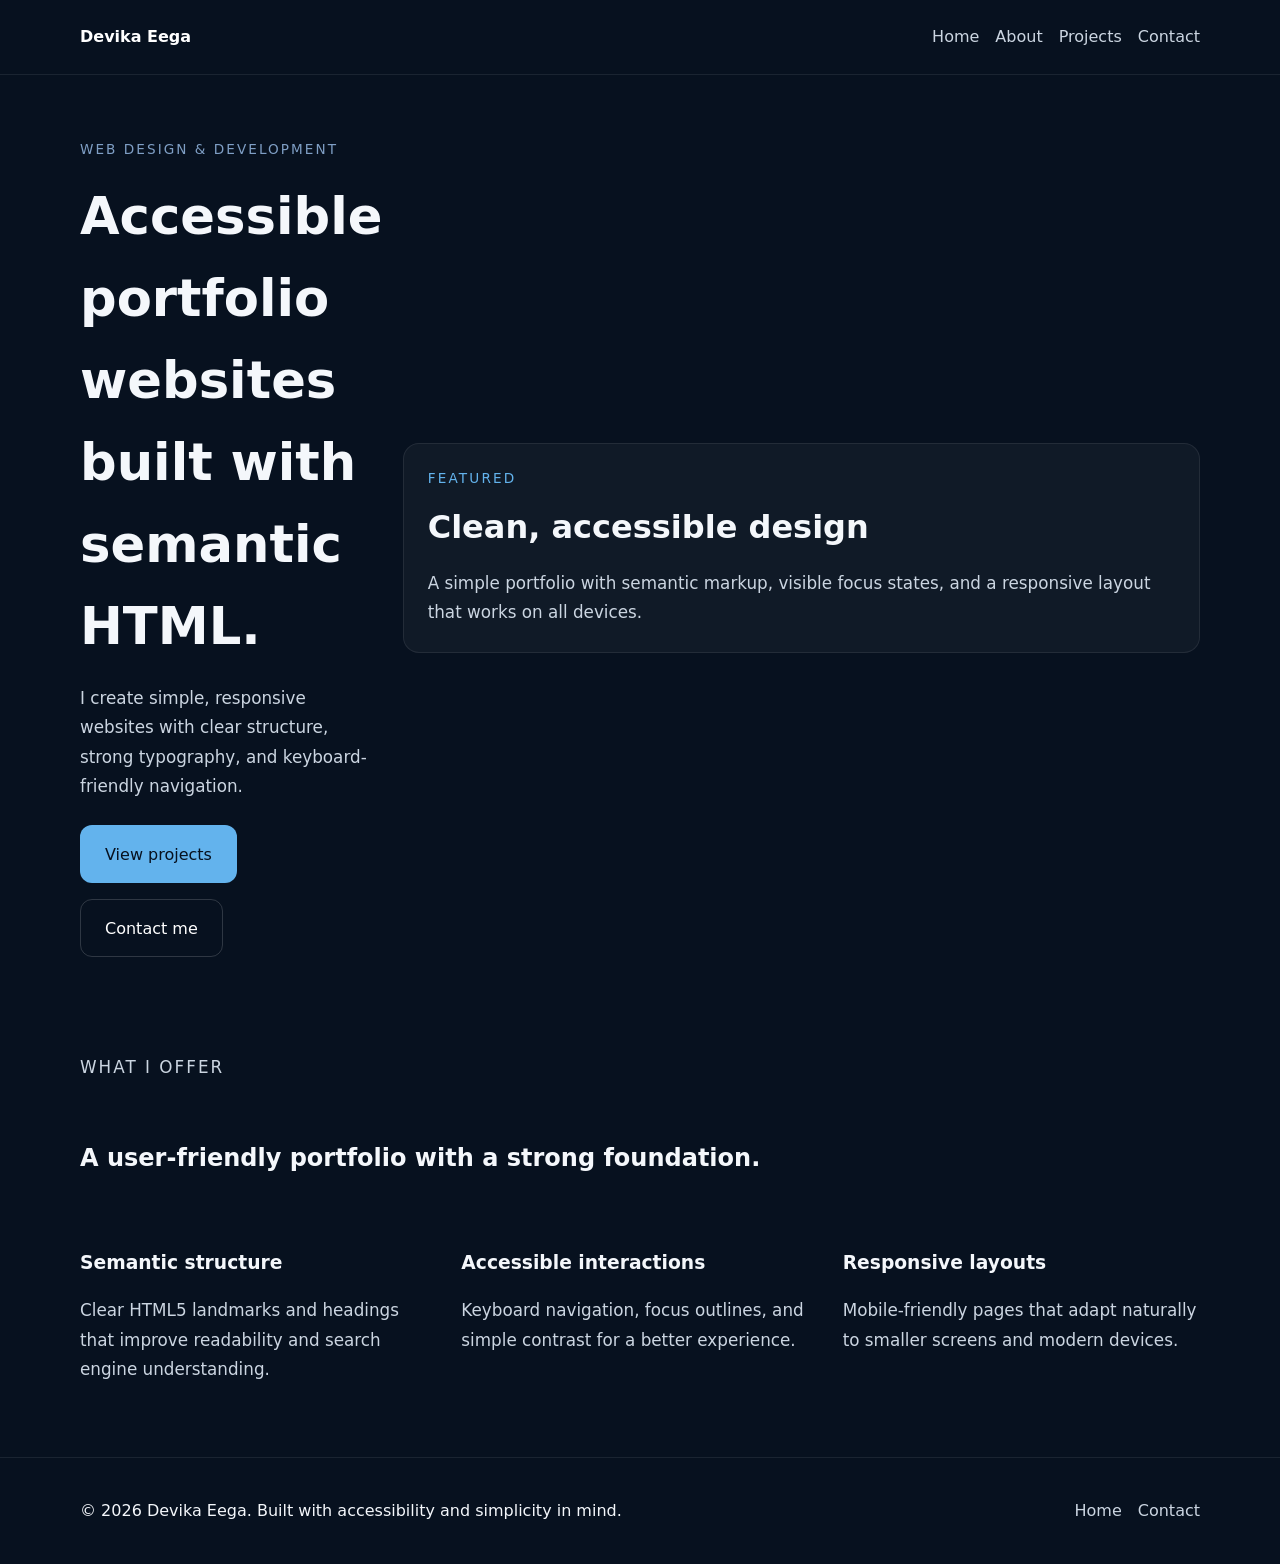
==== index.html @ d0928456 "Initial portfolio website" ====
﻿<!doctype html>
<html lang="en">
  <head>
    <meta charset="UTF-8">
    <meta name="viewport" content="width=device-width, initial-scale=1.0">
    <title>Devika Eega | Portfolio</title>
    <meta name="description" content="A portfolio website showcasing accessible web design and development work.">
    <meta name="author" content="Devika Eega">
    <link rel="stylesheet" href="styles.css">
  </head>
  <body>
    <a class="skip-link" href="#main-content">Skip to main content</a>
    <header class="site-header" role="banner">
      <div class="container">
        <a class="brand" href="index.html">Devika Eega</a>
        <nav class="nav" role="navigation" aria-label="Primary navigation">
          <ul class="nav-list">
            <li><a href="index.html" aria-current="page">Home</a></li>
            <li><a href="about.html">About</a></li>
            <li><a href="projects.html">Projects</a></li>
            <li><a href="contact.html">Contact</a></li>
          </ul>
        </nav>
      </div>
    </header>

    <main id="main-content" role="main">
      <section class="hero" aria-labelledby="hero-heading">
        <div class="container hero-grid">
          <div class="hero-copy-block">
            <p class="eyebrow">Web design & development</p>
            <h1 id="hero-heading">Accessible portfolio websites built with semantic HTML.</h1>
            <p class="hero-copy">I create simple, responsive websites with clear structure, strong typography, and keyboard-friendly navigation.</p>
            <div class="hero-actions">
              <a class="button primary" href="projects.html">View projects</a>
              <a class="button secondary" href="contact.html">Contact me</a>
            </div>
          </div>
          <aside class="hero-panel" aria-hidden="true">
            <div class="hero-card">
              <p class="card-label">Featured</p>
              <h3 class="card-title">Clean, accessible design</h3>
              <p class="card-text">A simple portfolio with semantic markup, visible focus states, and a responsive layout that works on all devices.</p>
            </div>
          </aside>
        </div>
      </section>

      <section class="overview" aria-labelledby="overview-heading">
        <div class="container">
          <div class="section-heading-row">
            <p class="section-intro">What I offer</p>
            <h2 id="overview-heading">A user-friendly portfolio with a strong foundation.</h2>
          </div>
          <ul class="feature-grid">
            <li>
              <h3>Semantic structure</h3>
              <p>Clear HTML5 landmarks and headings that improve readability and search engine understanding.</p>
            </li>
            <li>
              <h3>Accessible interactions</h3>
              <p>Keyboard navigation, focus outlines, and simple contrast for a better experience.</p>
            </li>
            <li>
              <h3>Responsive layouts</h3>
              <p>Mobile-friendly pages that adapt naturally to smaller screens and modern devices.</p>
            </li>
          </ul>
        </div>
      </section>
    </main>

    <footer class="site-footer" role="contentinfo">
      <div class="container">
        <p>© 2026 Devika Eega. Built with accessibility and simplicity in mind.</p>
        <nav aria-label="Footer navigation">
          <ul class="footer-nav">
            <li><a href="index.html">Home</a></li>
            <li><a href="contact.html">Contact</a></li>
          </ul>
        </nav>
      </div>
    </footer>
  </body>
</html>
---- styles.css ----
﻿/* Accessible, semantic portfolio stylesheet */
:root {
  color-scheme: dark;
  background: #07111f;
  color: #f4f7fb;
  font-family: Inter, system-ui, -apple-system, BlinkMacSystemFont, "Segoe UI", sans-serif;
  line-height: 1.6;
  text-rendering: optimizeLegibility;
}

* {
  box-sizing: border-box;
}

html {
  scroll-behavior: smooth;
}

body {
  margin: 0;
  min-height: 100vh;
  background: #07111f;
}

img,
svg,
video {
  max-width: 100%;
  height: auto;
}

button,
input,
textarea,
a {
  font: inherit;
}

button {
  border: none;
}

.skip-link {
  position: absolute;
  left: -999px;
  width: 1px;
  height: 1px;
  overflow: hidden;
}

.skip-link:focus,
.skip-link:active {
  left: 1rem;
  top: 1rem;
  width: auto;
  height: auto;
  padding: 0.75rem 1rem;
  background: #ffffff;
  color: #07111f;
  border-radius: 0.75rem;
  z-index: 1000;
}

.container {
  width: min(1120px, calc(100% - 2rem));
  margin: 0 auto;
}

.site-header,
.site-footer {
  padding: 1.5rem 0;
}

.site-header {
  border-bottom: 1px solid rgba(255, 255, 255, 0.08);
}

.site-header .container,
.site-footer .container {
  display: flex;
  align-items: center;
  justify-content: space-between;
  gap: 1rem;
}

.brand {
  font-weight: 700;
  color: #ffffff;
  text-decoration: none;
}

.nav-list,
.footer-nav {
  display: flex;
  gap: 1rem;
  flex-wrap: wrap;
  list-style: none;
  padding: 0;
  margin: 0;
}

.nav-list a,
.footer-nav a {
  color: #cbd5e1;
  text-decoration: none;
}

.nav-list a:hover,
.footer-nav a:hover,
.nav-list a:focus,
.footer-nav a:focus {
  color: #ffffff;
  outline: 2px solid #f8fafc;
  outline-offset: 4px;
}

.hero,
.page-hero {
  padding: 4rem 0 3rem;
}

.hero-grid {
  display: grid;
  grid-template-columns: minmax(0, 1fr) auto;
  gap: 2rem;
  align-items: center;
}

.hero-copy-block {
  max-width: 42rem;
}

.eyebrow {
  margin: 0 0 1rem;
  color: #7f9fc5;
  text-transform: uppercase;
  letter-spacing: 0.15em;
  font-size: 0.85rem;
}

.hero h1,
.page-hero h1 {
  font-size: clamp(2.5rem, 4vw, 4rem);
  margin: 0 0 1rem;
  max-width: 12ch;
}

.hero-copy,
.overview p,
.voh,
.card-text,
.profile-summary p,
.contact-panel p {
  font-size: 1.05rem;
  line-height: 1.75;
  max-width: 70ch;
  margin: 0 0 1.5rem;
  color: #cbd5e1;
}

.hero-actions {
  display: flex;
  flex-wrap: wrap;
  gap: 1rem;
}

.button {
  display: inline-flex;
  align-items: center;
  justify-content: center;
  padding: 0.95rem 1.5rem;
  border-radius: 0.75rem;
  border: 1px solid transparent;
  text-decoration: none;
  cursor: pointer;
}

.button.primary {
  background: #63b3ed;
  color: #07111f;
}

.button.secondary {
  background: transparent;
  color: #ffffff;
  border-color: rgba(255, 255, 255, 0.16);
}

.hero-panel {
  display: grid;
  place-items: center;
}

.hero-card,
.info-card,
.project-card,
.contact-panel {
  background: rgba(255, 255, 255, 0.04);
  border: 1px solid rgba(255, 255, 255, 0.08);
  padding: 1.5rem;
  border-radius: 1rem;
}

.card-label {
  margin: 0 0 0.75rem;
  font-size: 0.85rem;
  color: #63b3ed;
  letter-spacing: 0.16em;
  text-transform: uppercase;
}

.card-title {
  margin: 0 0 1rem;
  font-size: clamp(1.7rem, 2.5vw, 2.25rem);
}

.card-text {
  margin: 0;
  color: #cbd5e1;
}

.overview,
.profile-summary,
.skills,
.project-list,
.contact-grid {
  padding: 3rem 0;
}

.section-heading-row {
  display: grid;
  gap: 0.75rem;
  max-width: 52rem;
  margin-bottom: 2rem;
}

.section-intro {
  margin: 0;
  color: #7f9fc5;
  font-size: 0.95rem;
  letter-spacing: 0.12em;
  text-transform: uppercase;
}

.feature-grid,
.skill-list,
.card-grid {
  display: grid;
  grid-template-columns: repeat(auto-fit, minmax(220px, 1fr));
  gap: 1.5rem;
  list-style: none;
  padding: 0;
  margin: 0;
}

.feature-grid li,
.skill-list li,
.info-card,
.project-card,
.contact-panel {
  min-height: 180px;
}

.skill-badge {
  display: inline-flex;
  align-items: center;
  justify-content: center;
  padding: 0.9rem 1rem;
  border-radius: 999px;
  background: rgba(99, 179, 237, 0.12);
  color: #dbeafe;
  font-weight: 600;
}

.contact-grid-inner {
  display: grid;
  grid-template-columns: minmax(0, 1fr) 320px;
  gap: 2rem;
}

.contact-panel h2 {
  margin-top: 0;
}

.contact-info {
  list-style: none;
  padding: 0;
  margin: 0;
  display: grid;
  gap: 1rem;
}

.contact-info a {
  color: #63b3ed;
}

.testimonial-card {
  padding: 1.75rem;
}

.testimonial blockquote {
  margin: 0;
  padding: 0;
  border-left: 4px solid #63b3ed;
}

.testimonial p {
  margin: 0;
  color: #e2e8f0;
}

.testimonial footer {
  margin-top: 1rem;
  color: #94a3b8;
}

.timeline ul,
.project-list ol {
  margin: 0;
  padding: 0;
  list-style: none;
  display: grid;
  gap: 1.5rem;
}

.timeline li,
.project-list li {
  padding: 1.5rem;
  border-radius: 1rem;
}

.project-meta {
  margin: 0.75rem 0 0;
  color: #94a3b8;
}

.contact-form-wrap form {
  display: grid;
  gap: 1.25rem;
  max-width: 700px;
}

.form-group {
  display: grid;
  gap: 0.5rem;
}

label {
  font-weight: 600;
  color: #e2e8f0;
}

input,
textarea {
  width: 100%;
  min-height: 3rem;
  padding: 0.9rem 1rem;
  border-radius: 0.75rem;
  border: 1px solid rgba(255, 255, 255, 0.16);
  background: #0f172a;
  color: #f8fafc;
  transition: border-color 0.2s ease, box-shadow 0.2s ease;
}

input:focus,
textarea:focus,
button:focus,
a:focus {
  outline: 3px solid #63b3ed;
  outline-offset: 4px;
}

input:focus,
textarea:focus {
  border-color: #63b3ed;
  box-shadow: 0 0 0 4px rgba(99, 179, 237, 0.12);
}

textarea {
  min-height: 10rem;
  resize: vertical;
}

button {
  min-height: 3.25rem;
  padding: 0.95rem 1.5rem;
  border-radius: 0.75rem;
}

.site-footer {
  border-top: 1px solid rgba(255, 255, 255, 0.08);
}

.site-footer .container {
  display: flex;
  justify-content: space-between;
  gap: 1rem;
  align-items: center;
  flex-wrap: wrap;
}

.footer-nav {
  justify-content: flex-end;
}

@media (max-width: 900px) {
  .hero-grid,
  .contact-grid-inner {
    grid-template-columns: 1fr;
  }

  .site-header .container,
  .site-footer .container {
    flex-direction: column;
    align-items: flex-start;
  }

  .footer-nav {
    justify-content: flex-start;
  }
}

@media (max-width: 720px) {
  .hero {
    padding-top: 3rem;
  }

  .hero h1 {
    font-size: 2.5rem;
  }

  .hero-panel {
    order: -1;
  }

  .feature-grid,
  .skill-list,
  .timeline ul,
  .project-list ol {
    grid-template-columns: 1fr;
  }
}
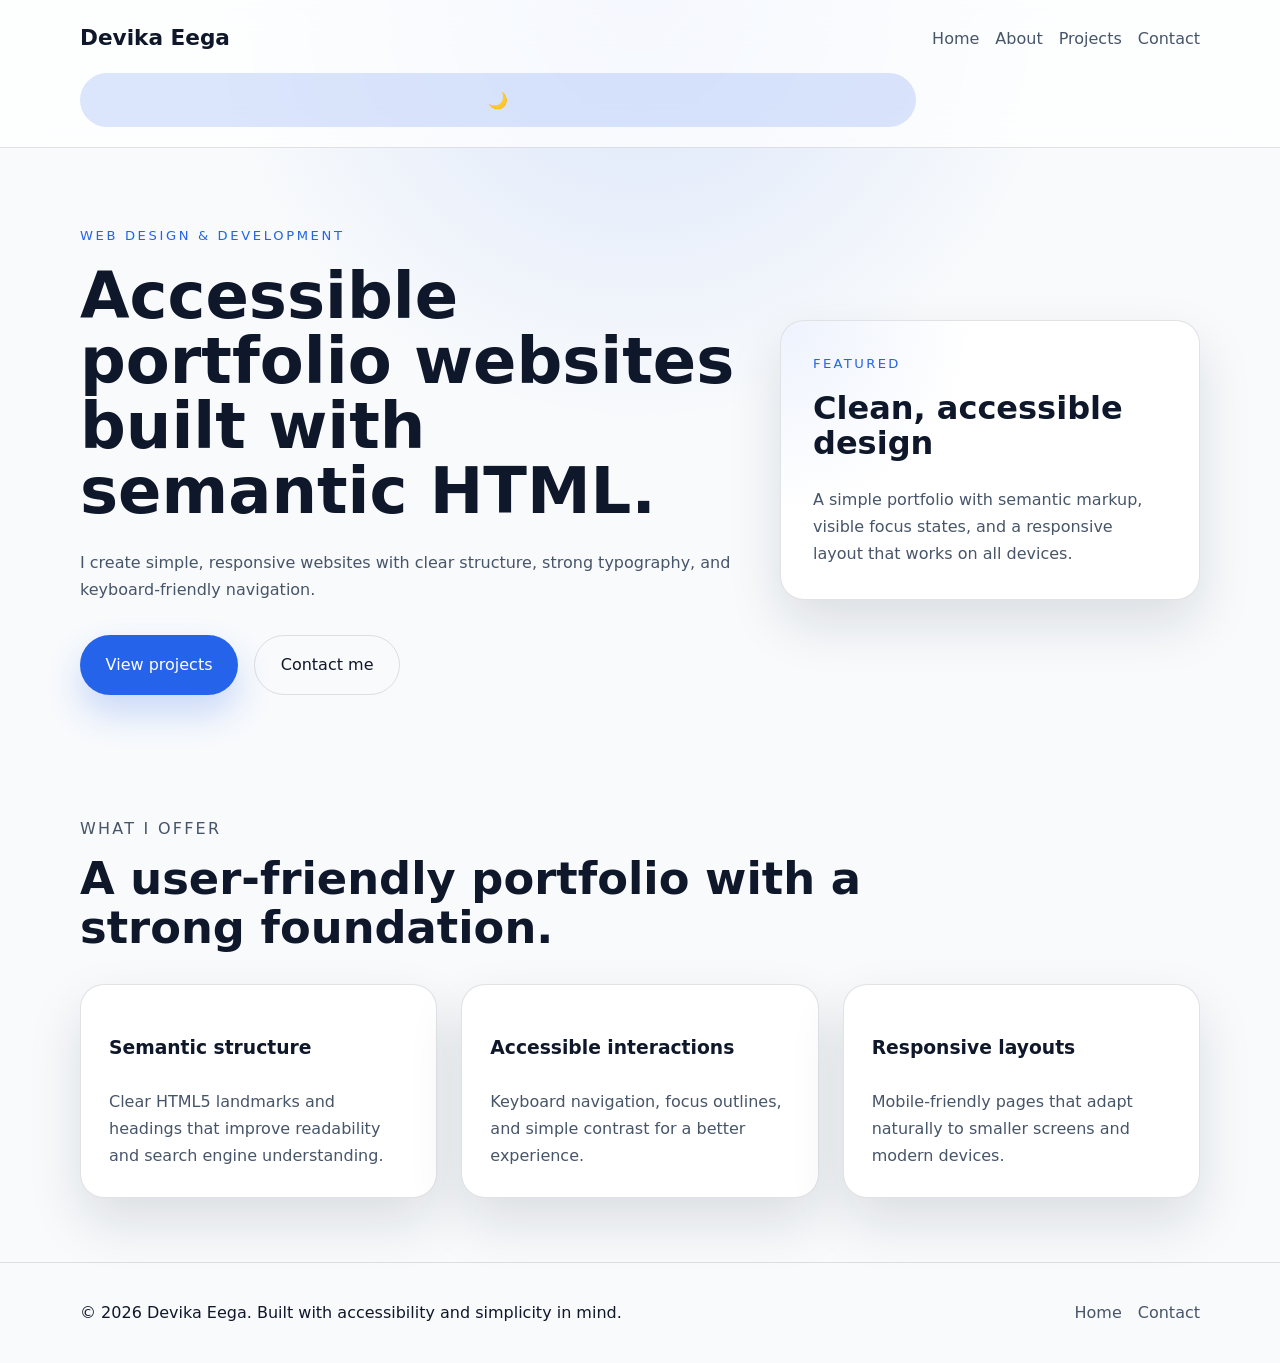
==== commit f95d76f5: "Update portfolio project content" ====
--- a/index.html
+++ b/index.html
@@ -21,6 +21,7 @@
             <li><a href="contact.html">Contact</a></li>
           </ul>
         </nav>
+        <button id="theme-toggle" class="theme-toggle" type="button" aria-label="Toggle theme">🌙</button>
       </div>
     </header>
 
@@ -81,5 +82,21 @@
         </nav>
       </div>
     </footer>
+    <script>
+      const themeToggle = document.getElementById('theme-toggle');
+      const root = document.documentElement;
+      const savedTheme = localStorage.getItem('theme');
+      const initialTheme = savedTheme || (window.matchMedia('(prefers-color-scheme: dark)').matches ? 'dark' : 'light');
+      root.setAttribute('data-theme', initialTheme);
+      if (themeToggle) {
+        themeToggle.textContent = initialTheme === 'dark' ? '☀️' : '🌙';
+        themeToggle.addEventListener('click', () => {
+          const nextTheme = root.getAttribute('data-theme') === 'dark' ? 'light' : 'dark';
+          root.setAttribute('data-theme', nextTheme);
+          localStorage.setItem('theme', nextTheme);
+          themeToggle.textContent = nextTheme === 'dark' ? '☀️' : '🌙';
+        });
+      }
+    </script>
   </body>
 </html>
--- a/styles.css
+++ b/styles.css
@@ -1,43 +1,86 @@
-﻿/* Accessible, semantic portfolio stylesheet */
+﻿/* Advanced responsive portfolio stylesheet */
 :root {
+  color-scheme: light;
+  --bg: #f8fafc;
+  --surface: #ffffff;
+  --surface-soft: rgba(255, 255, 255, 0.82);
+  --text: #0f172a;
+  --muted: #475569;
+  --accent: #2563eb;
+  --accent-soft: rgba(37, 99, 235, 0.16);
+  --border: rgba(15, 23, 42, 0.12);
+  --shadow: 0 24px 54px rgba(15, 23, 42, 0.12);
+  --radius: 1.5rem;
+  --radius-sm: 1rem;
+  --max-width: 1120px;
+  --focus: 0 0 0 4px rgba(37, 99, 235, 0.18);
+}
+
+@media (prefers-color-scheme: dark) {
+  :root {
+    color-scheme: dark;
+    --bg: #07111f;
+    --surface: #0c162b;
+    --surface-soft: rgba(15, 23, 42, 0.82);
+    --text: #e2e8f0;
+    --muted: #94a3b8;
+    --accent: #60a5fa;
+    --accent-soft: rgba(96, 165, 250, 0.16);
+    --border: rgba(148, 163, 184, 0.18);
+    --shadow: 0 24px 54px rgba(0, 0, 0, 0.36);
+    --focus: 0 0 0 4px rgba(96, 165, 250, 0.28);
+  }
+}
+
+html[data-theme='dark'] {
   color-scheme: dark;
-  background: #07111f;
-  color: #f4f7fb;
-  font-family: Inter, system-ui, -apple-system, BlinkMacSystemFont, "Segoe UI", sans-serif;
-  line-height: 1.6;
-  text-rendering: optimizeLegibility;
-}
-
-* {
-  box-sizing: border-box;
+  --bg: #07111f;
+  --surface: #0c162b;
+  --surface-soft: rgba(15, 23, 42, 0.92);
+  --text: #e2e8f0;
+  --muted: #94a3b8;
+  --accent: #60a5fa;
+  --accent-soft: rgba(96, 165, 250, 0.18);
+  --border: rgba(148, 163, 184, 0.22);
+  --shadow: 0 24px 54px rgba(0, 0, 0, 0.36);
+  --focus: 0 0 0 4px rgba(96, 165, 250, 0.28);
 }
 
 html {
   scroll-behavior: smooth;
+  font-size: 16px;
+}
+
+*, *::before, *::after {
+  box-sizing: border-box;
 }
 
 body {
   margin: 0;
   min-height: 100vh;
-  background: #07111f;
-}
-
-img,
-svg,
-video {
+  background: radial-gradient(circle at top, rgba(37, 99, 235, 0.14), transparent 28%), var(--bg);
+  color: var(--text);
+  font-family: Inter, system-ui, -apple-system, BlinkMacSystemFont, 'Segoe UI', sans-serif;
+  line-height: 1.7;
+}
+
+img, svg, video {
   max-width: 100%;
   height: auto;
-}
-
-button,
-input,
-textarea,
-a {
+  display: block;
+}
+
+button, input, textarea, a {
   font: inherit;
 }
 
 button {
   border: none;
+}
+
+::selection {
+  background: var(--accent-soft);
+  color: var(--text);
 }
 
 .skip-link {
@@ -54,177 +97,242 @@
   top: 1rem;
   width: auto;
   height: auto;
-  padding: 0.75rem 1rem;
-  background: #ffffff;
-  color: #07111f;
-  border-radius: 0.75rem;
+  padding: 0.9rem 1rem;
+  background: var(--surface);
+  color: var(--text);
+  border-radius: var(--radius-sm);
+  box-shadow: var(--shadow);
   z-index: 1000;
 }
 
 .container {
-  width: min(1120px, calc(100% - 2rem));
+  width: min(var(--max-width), calc(100% - 2rem));
   margin: 0 auto;
 }
 
 .site-header,
 .site-footer {
-  padding: 1.5rem 0;
+  padding: 1.25rem 0;
 }
 
 .site-header {
-  border-bottom: 1px solid rgba(255, 255, 255, 0.08);
-}
-
-.site-header .container,
-.site-footer .container {
-  display: flex;
+  position: sticky;
+  inset-block-start: 0;
+  z-index: 30;
+  background: rgba(255, 255, 255, 0.72);
+  backdrop-filter: blur(18px);
+  border-block-end: 1px solid var(--border);
+}
+
+html[data-theme='dark'] .site-header {
+  background: rgba(7, 17, 31, 0.86);
+}
+
+.site-header .container {
+  display: grid;
+  grid-template-columns: 1fr auto;
   align-items: center;
-  justify-content: space-between;
   gap: 1rem;
 }
 
 .brand {
-  font-weight: 700;
-  color: #ffffff;
+  font-weight: 800;
+  font-size: clamp(1.05rem, 1.8vw, 1.35rem);
+  color: var(--text);
   text-decoration: none;
 }
 
 .nav-list,
 .footer-nav {
   display: flex;
+  flex-wrap: wrap;
   gap: 1rem;
-  flex-wrap: wrap;
+  align-items: center;
+  justify-content: flex-end;
   list-style: none;
+  margin: 0;
   padding: 0;
-  margin: 0;
 }
 
 .nav-list a,
 .footer-nav a {
-  color: #cbd5e1;
+  color: var(--muted);
   text-decoration: none;
+  transition: color 0.25s ease;
 }
 
 .nav-list a:hover,
 .footer-nav a:hover,
 .nav-list a:focus,
 .footer-nav a:focus {
-  color: #ffffff;
-  outline: 2px solid #f8fafc;
+  color: var(--text);
+  outline: 2px solid var(--accent);
+  outline-offset: 4px;
+}
+
+.theme-toggle {
+  appearance: none;
+  background: var(--accent-soft);
+  color: var(--text);
+  border-radius: 999px;
+  padding: 0.8rem 1rem;
+  min-inline-size: 3rem;
+  cursor: pointer;
+  border: 1px solid transparent;
+  transition: transform 0.2s ease, background-color 0.2s ease;
+}
+
+.theme-toggle:hover,
+.theme-toggle:focus {
+  transform: translateY(-1px);
+  outline: 2px solid var(--accent);
   outline-offset: 4px;
 }
 
 .hero,
 .page-hero {
-  padding: 4rem 0 3rem;
+  padding: clamp(3rem, 6vw, 5rem) 0 2rem;
 }
 
 .hero-grid {
   display: grid;
-  grid-template-columns: minmax(0, 1fr) auto;
-  gap: 2rem;
-  align-items: center;
+  gap: 2.5rem;
 }
 
 .hero-copy-block {
-  max-width: 42rem;
+  max-width: 46rem;
 }
 
 .eyebrow {
   margin: 0 0 1rem;
-  color: #7f9fc5;
+  color: var(--accent);
   text-transform: uppercase;
-  letter-spacing: 0.15em;
-  font-size: 0.85rem;
+  letter-spacing: 0.2em;
+  font-size: 0.82rem;
 }
 
 .hero h1,
 .page-hero h1 {
-  font-size: clamp(2.5rem, 4vw, 4rem);
-  margin: 0 0 1rem;
-  max-width: 12ch;
+  margin: 0;
+  font-size: clamp(2.4rem, 5vw, 4.5rem);
+  line-height: 1.02;
 }
 
 .hero-copy,
 .overview p,
-.voh,
 .card-text,
 .profile-summary p,
 .contact-panel p {
-  font-size: 1.05rem;
-  line-height: 1.75;
+  margin: 1.5rem 0 0;
+  color: var(--muted);
+  font-size: clamp(1rem, 1.05vw, 1.08rem);
   max-width: 70ch;
-  margin: 0 0 1.5rem;
-  color: #cbd5e1;
 }
 
 .hero-actions {
   display: flex;
   flex-wrap: wrap;
   gap: 1rem;
+  margin-top: 2rem;
 }
 
 .button {
   display: inline-flex;
   align-items: center;
   justify-content: center;
-  padding: 0.95rem 1.5rem;
-  border-radius: 0.75rem;
-  border: 1px solid transparent;
+  padding: 0.95rem 1.6rem;
+  border-radius: 999px;
   text-decoration: none;
   cursor: pointer;
+  transition: transform 0.2s ease, box-shadow 0.2s ease, background-color 0.2s ease;
+}
+
+.button:hover,
+.button:focus {
+  transform: translateY(-1px);
 }
 
 .button.primary {
-  background: #63b3ed;
-  color: #07111f;
+  background: var(--accent);
+  color: var(--surface);
+  box-shadow: 0 18px 35px rgba(37, 99, 235, 0.22);
 }
 
 .button.secondary {
   background: transparent;
-  color: #ffffff;
-  border-color: rgba(255, 255, 255, 0.16);
+  color: var(--text);
+  border: 1px solid var(--border);
 }
 
 .hero-panel {
   display: grid;
-  place-items: center;
+  justify-items: center;
 }
 
 .hero-card,
 .info-card,
 .project-card,
-.contact-panel {
-  background: rgba(255, 255, 255, 0.04);
-  border: 1px solid rgba(255, 255, 255, 0.08);
-  padding: 1.5rem;
-  border-radius: 1rem;
+.contact-panel,
+.testimonial-card {
+  position: relative;
+  overflow: hidden;
+  background: var(--surface);
+  border: 1px solid var(--border);
+  border-radius: var(--radius);
+  padding: 2rem;
+  box-shadow: var(--shadow);
+}
+
+html[data-theme='dark'] .hero-card,
+html[data-theme='dark'] .info-card,
+html[data-theme='dark'] .project-card,
+html[data-theme='dark'] .contact-panel,
+html[data-theme='dark'] .testimonial-card {
+  background: rgba(15, 23, 42, 0.92);
+}
+
+.hero-card::before,
+.info-card::before,
+.project-card::before,
+.contact-panel::before,
+.testimonial-card::before {
+  content: '';
+  position: absolute;
+  inset: 0;
+  background: radial-gradient(circle at top left, var(--accent-soft), transparent 38%);
+  opacity: 0.5;
+  pointer-events: none;
+}
+
+.hero-card > *,
+.info-card > *,
+.project-card > *,
+.contact-panel > *,
+.testimonial-card > * {
+  position: relative;
 }
 
 .card-label {
-  margin: 0 0 0.75rem;
-  font-size: 0.85rem;
-  color: #63b3ed;
-  letter-spacing: 0.16em;
+  margin: 0 0 1rem;
+  font-size: 0.82rem;
+  color: var(--accent);
+  letter-spacing: 0.18em;
   text-transform: uppercase;
 }
 
 .card-title {
-  margin: 0 0 1rem;
-  font-size: clamp(1.7rem, 2.5vw, 2.25rem);
-}
-
-.card-text {
-  margin: 0;
-  color: #cbd5e1;
+  margin: 0;
+  font-size: clamp(1.75rem, 2.5vw, 2.4rem);
+  line-height: 1.1;
 }
 
 .overview,
 .profile-summary,
 .skills,
 .project-list,
-.contact-grid {
-  padding: 3rem 0;
+.contact-grid,
+.testimonial {
+  padding: clamp(2rem, 5vw, 4rem) 0;
 }
 
 .section-heading-row {
@@ -236,10 +344,16 @@
 
 .section-intro {
   margin: 0;
-  color: #7f9fc5;
-  font-size: 0.95rem;
-  letter-spacing: 0.12em;
+  color: var(--accent);
+  font-size: 0.9rem;
+  letter-spacing: 0.14em;
   text-transform: uppercase;
+}
+
+.section-heading-row h2 {
+  margin: 0;
+  font-size: clamp(2.1rem, 3.5vw, 2.9rem);
+  line-height: 1.1;
 }
 
 .feature-grid,
@@ -254,64 +368,51 @@
 }
 
 .feature-grid li,
-.skill-list li,
-.info-card,
-.project-card,
-.contact-panel {
+.skill-list li {
+  background: var(--surface);
+  border: 1px solid var(--border);
+  border-radius: var(--radius);
+  padding: 1.75rem;
   min-height: 180px;
+  box-shadow: var(--shadow);
 }
 
 .skill-badge {
   display: inline-flex;
   align-items: center;
   justify-content: center;
-  padding: 0.9rem 1rem;
+  padding: 0.85rem 1rem;
   border-radius: 999px;
-  background: rgba(99, 179, 237, 0.12);
-  color: #dbeafe;
-  font-weight: 600;
+  background: var(--accent-soft);
+  color: var(--accent);
+  font-weight: 700;
+}
+
+.contact-grid-inner,
+.footer-grid {
+  display: grid;
+  gap: 2rem;
 }
 
 .contact-grid-inner {
-  display: grid;
-  grid-template-columns: minmax(0, 1fr) 320px;
-  gap: 2rem;
-}
-
-.contact-panel h2 {
-  margin-top: 0;
+  grid-template-columns: 1fr;
+}
+
+.contact-panel {
+  padding: 2rem;
+  min-height: 100%;
 }
 
 .contact-info {
   list-style: none;
+  margin: 0;
   padding: 0;
-  margin: 0;
   display: grid;
   gap: 1rem;
 }
 
 .contact-info a {
-  color: #63b3ed;
-}
-
-.testimonial-card {
-  padding: 1.75rem;
-}
-
-.testimonial blockquote {
-  margin: 0;
-  padding: 0;
-  border-left: 4px solid #63b3ed;
-}
-
-.testimonial p {
-  margin: 0;
-  color: #e2e8f0;
-}
-
-.testimonial footer {
-  margin-top: 1rem;
-  color: #94a3b8;
+  color: var(--accent);
 }
 
 .timeline ul,
@@ -325,13 +426,16 @@
 
 .timeline li,
 .project-list li {
-  padding: 1.5rem;
-  border-radius: 1rem;
+  padding: 1.75rem;
+  border-radius: var(--radius);
+  background: var(--surface);
+  border: 1px solid var(--border);
+  box-shadow: var(--shadow);
 }
 
 .project-meta {
-  margin: 0.75rem 0 0;
-  color: #94a3b8;
+  margin: 1rem 0 0;
+  color: var(--muted);
 }
 
 .contact-form-wrap form {
@@ -342,101 +446,123 @@
 
 .form-group {
   display: grid;
-  gap: 0.5rem;
+  gap: 0.65rem;
 }
 
 label {
-  font-weight: 600;
-  color: #e2e8f0;
+  font-weight: 700;
+  color: var(--text);
 }
 
 input,
 textarea {
   width: 100%;
   min-height: 3rem;
-  padding: 0.9rem 1rem;
-  border-radius: 0.75rem;
-  border: 1px solid rgba(255, 255, 255, 0.16);
-  background: #0f172a;
-  color: #f8fafc;
-  transition: border-color 0.2s ease, box-shadow 0.2s ease;
+  padding: 1rem 1.1rem;
+  border-radius: 1rem;
+  border: 1px solid var(--border);
+  background: var(--surface);
+  color: var(--text);
+  transition: border-color 0.2s ease, box-shadow 0.2s ease, transform 0.2s ease;
 }
 
 input:focus,
 textarea:focus,
 button:focus,
 a:focus {
-  outline: 3px solid #63b3ed;
-  outline-offset: 4px;
+  outline: var(--focus);
+  outline-offset: 3px;
 }
 
 input:focus,
 textarea:focus {
-  border-color: #63b3ed;
-  box-shadow: 0 0 0 4px rgba(99, 179, 237, 0.12);
+  border-color: var(--accent);
+  box-shadow: 0 0 0 4px rgba(37, 99, 235, 0.12);
 }
 
 textarea {
-  min-height: 10rem;
+  min-height: 12rem;
   resize: vertical;
 }
 
 button {
-  min-height: 3.25rem;
-  padding: 0.95rem 1.5rem;
-  border-radius: 0.75rem;
+  min-height: 3.35rem;
+  padding: 0.95rem 1.6rem;
+  border-radius: 999px;
 }
 
 .site-footer {
-  border-top: 1px solid rgba(255, 255, 255, 0.08);
+  border-top: 1px solid var(--border);
 }
 
 .site-footer .container {
-  display: flex;
-  justify-content: space-between;
+  display: grid;
+  grid-template-columns: 1fr auto;
+  align-items: center;
   gap: 1rem;
-  align-items: center;
-  flex-wrap: wrap;
 }
 
 .footer-nav {
   justify-content: flex-end;
 }
 
-@media (max-width: 900px) {
-  .hero-grid,
+@media (min-width: 48rem) {
+  .hero-grid {
+    grid-template-columns: minmax(0, 1.4fr) minmax(340px, 420px);
+    align-items: center;
+  }
+
   .contact-grid-inner {
-    grid-template-columns: 1fr;
-  }
-
+    grid-template-columns: minmax(0, 1fr) 320px;
+  }
+}
+
+@media (min-width: 64rem) {
   .site-header .container,
   .site-footer .container {
-    flex-direction: column;
-    align-items: flex-start;
+    grid-template-columns: 1fr auto;
+  }
+
+  .hero-actions {
+    justify-content: flex-start;
+  }
+}
+
+@media (min-width: 90rem) {
+  .container {
+    width: min(var(--max-width), calc(100% - 4rem));
+  }
+
+  .hero-grid {
+    gap: 4rem;
+  }
+}
+
+@media (max-width: 47.99rem) {
+  .site-header,
+  .site-footer {
+    padding: 1rem 0;
+  }
+
+  .site-header .container,
+  .site-footer .container {
+    grid-template-columns: 1fr;
   }
 
   .footer-nav {
     justify-content: flex-start;
   }
-}
-
-@media (max-width: 720px) {
-  .hero {
-    padding-top: 3rem;
-  }
-
-  .hero h1 {
+
+  .hero h1,
+  .page-hero h1 {
     font-size: 2.5rem;
   }
 
-  .hero-panel {
-    order: -1;
-  }
-
-  .feature-grid,
-  .skill-list,
-  .timeline ul,
-  .project-list ol {
-    grid-template-columns: 1fr;
-  }
-}
+  .hero-card,
+  .project-card,
+  .info-card,
+  .contact-panel,
+  .testimonial-card {
+    padding: 1.5rem;
+  }
+}
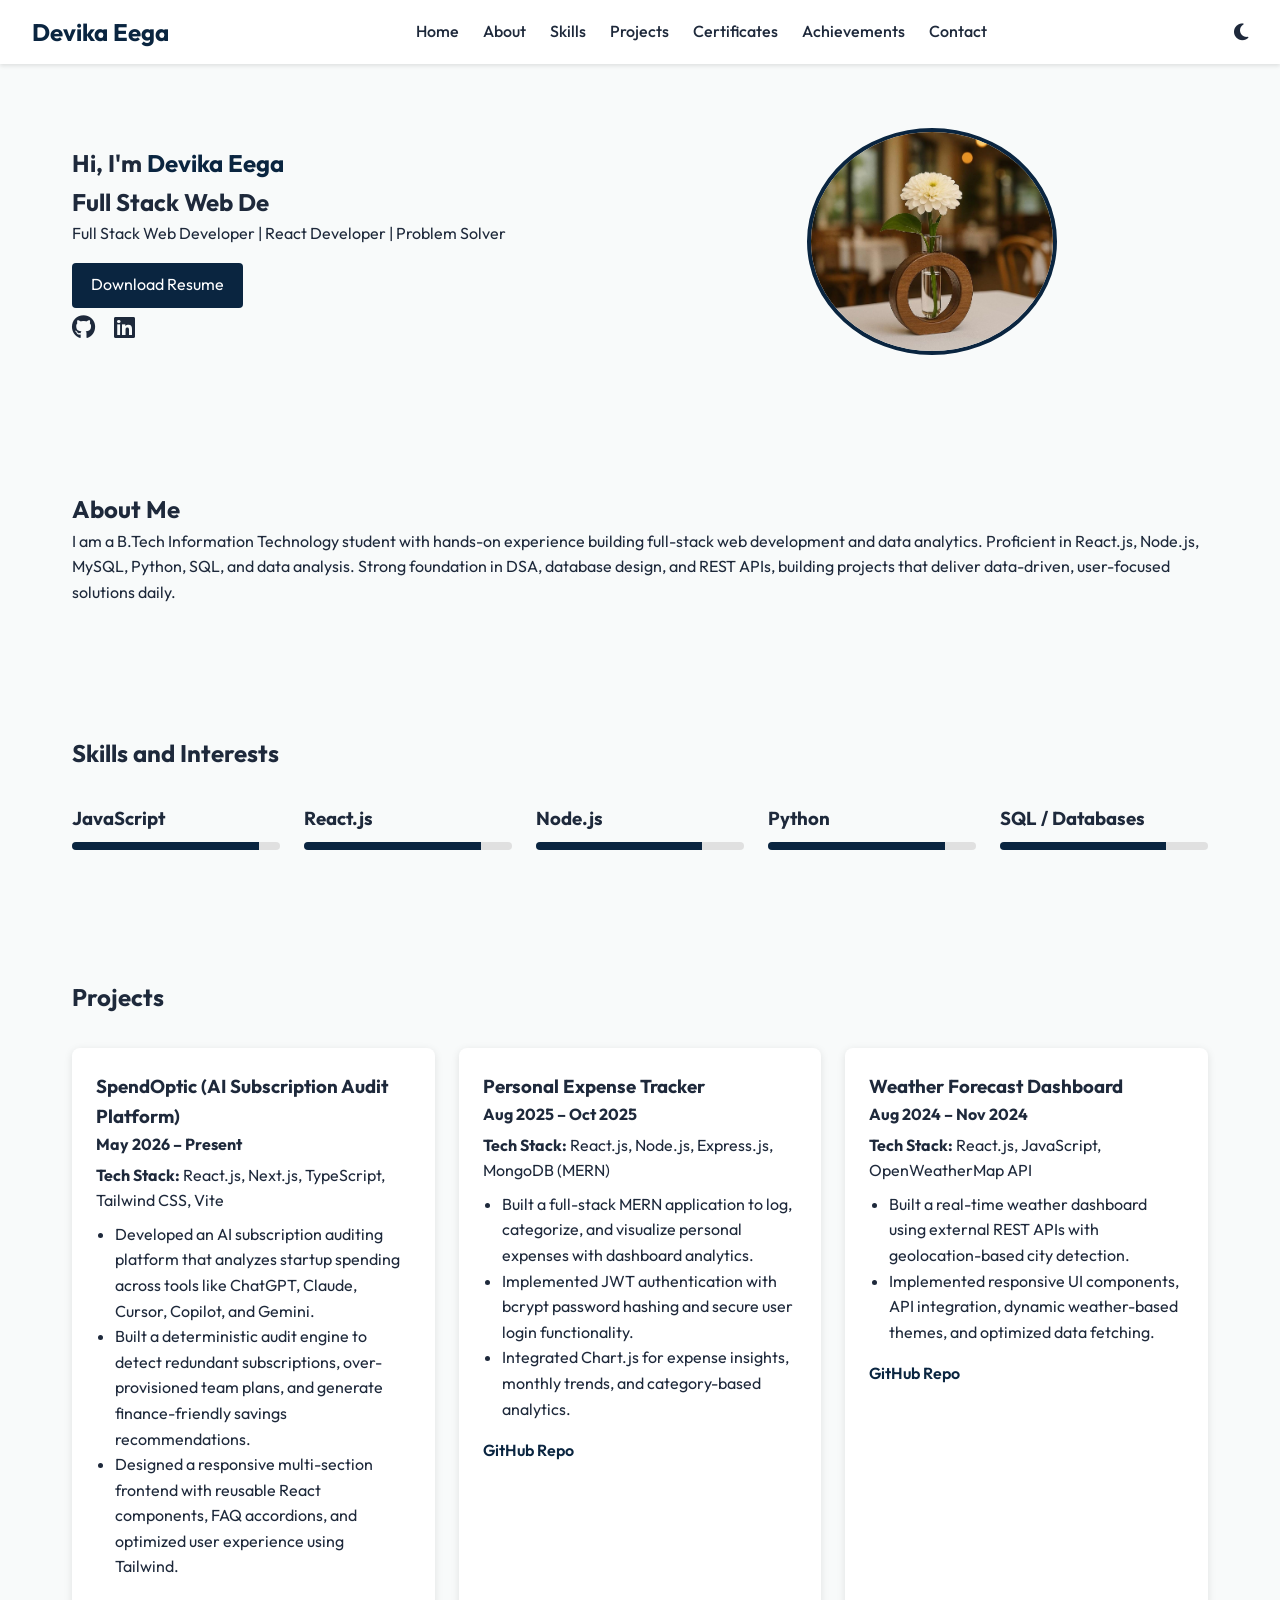
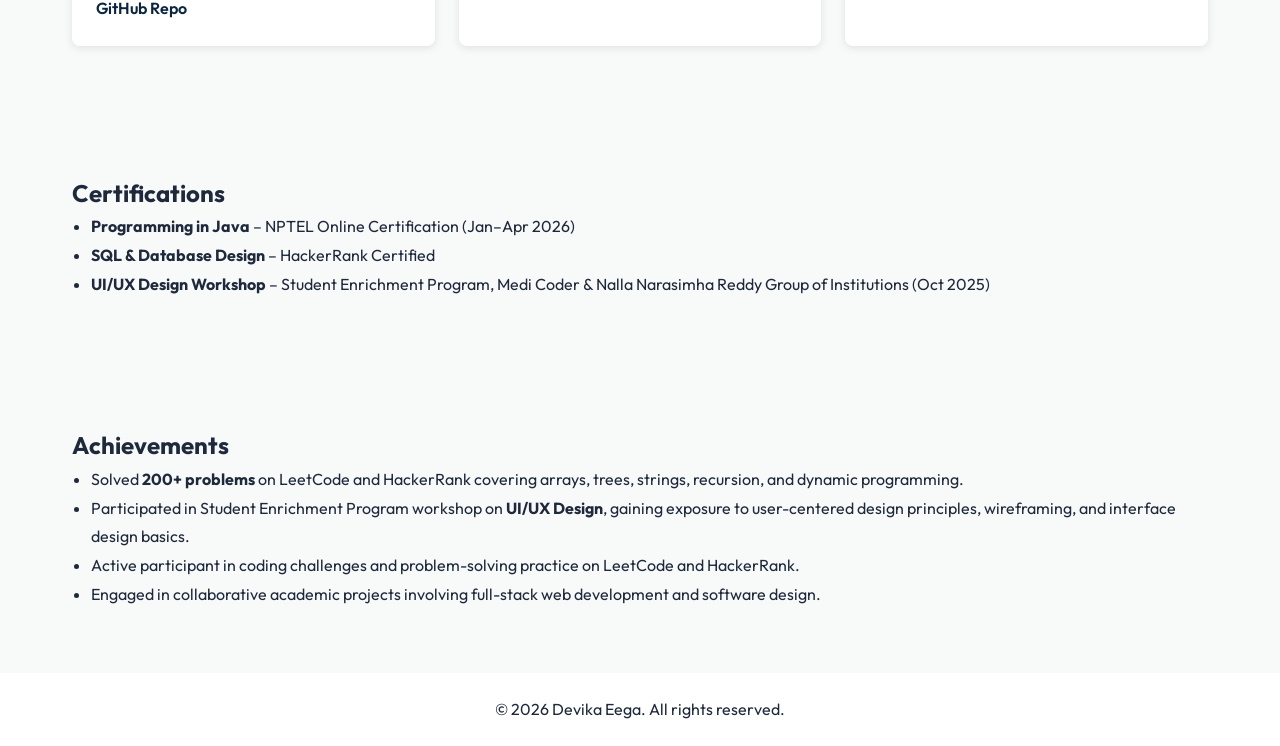
==== commit 1d9026b0: "Update project with new features" ====
--- a/index.html
+++ b/index.html
@@ -1,102 +1,187 @@
-﻿<!doctype html>
+<!DOCTYPE html>
 <html lang="en">
-  <head>
-    <meta charset="UTF-8">
-    <meta name="viewport" content="width=device-width, initial-scale=1.0">
-    <title>Devika Eega | Portfolio</title>
-    <meta name="description" content="A portfolio website showcasing accessible web design and development work.">
-    <meta name="author" content="Devika Eega">
-    <link rel="stylesheet" href="styles.css">
-  </head>
-  <body>
-    <a class="skip-link" href="#main-content">Skip to main content</a>
-    <header class="site-header" role="banner">
-      <div class="container">
-        <a class="brand" href="index.html">Devika Eega</a>
-        <nav class="nav" role="navigation" aria-label="Primary navigation">
-          <ul class="nav-list">
-            <li><a href="index.html" aria-current="page">Home</a></li>
+
+<head>
+    <meta charset="UTF-8" />
+    <meta name="viewport" content="width=device-width, initial-scale=1.0" />
+    <title>Devika Eega – Personal Portfolio</title>
+    <meta name="description"
+        content="Full‑Stack Web Developer portfolio showcasing projects, skills, and achievements of Devika Eega." />
+    <!-- Google Fonts -->
+    <link href="https://fonts.googleapis.com/css2?family=Outfit:wght@400;500;600;700&display=swap" rel="stylesheet" />
+    <!-- Font Awesome for icons -->
+    <link rel="stylesheet" href="https://cdnjs.cloudflare.com/ajax/libs/font-awesome/6.5.0/css/all.min.css"
+        integrity="sha512-..." crossorigin="anonymous" referrerpolicy="no-referrer" />
+    <link rel="stylesheet" href="style.css" />
+</head>
+
+<body>
+    <!-- Navbar -->
+    <nav class="navbar">
+        <div class="logo">Devika Eega</div>
+        <ul class="nav-links">
+            <li><a href="#home">Home</a></li>
             <li><a href="about.html">About</a></li>
+
+            <li><a href="skills.html">Skills</a></li>
             <li><a href="projects.html">Projects</a></li>
+            <li><a href="certificates.html">Certificates</a></li>
+            <li><a href="achievements.html">Achievements</a></li>
             <li><a href="contact.html">Contact</a></li>
-          </ul>
-        </nav>
-        <button id="theme-toggle" class="theme-toggle" type="button" aria-label="Toggle theme">🌙</button>
-      </div>
-    </header>
+        </ul>
+        <button id="themeBtn" class="theme-toggle"><i class="fas fa-moon"></i></button>
+    </nav>
 
-    <main id="main-content" role="main">
-      <section class="hero" aria-labelledby="hero-heading">
-        <div class="container hero-grid">
-          <div class="hero-copy-block">
-            <p class="eyebrow">Web design & development</p>
-            <h1 id="hero-heading">Accessible portfolio websites built with semantic HTML.</h1>
-            <p class="hero-copy">I create simple, responsive websites with clear structure, strong typography, and keyboard-friendly navigation.</p>
-            <div class="hero-actions">
-              <a class="button primary" href="projects.html">View projects</a>
-              <a class="button secondary" href="contact.html">Contact me</a>
+    <!-- Home Section -->
+    <section id="home" class="section home-section">
+        <div class="home-content">
+            <h1>Hi, I'm <span class="highlight">Devika Eega</span></h1>
+            <h2 class="typed-text"></h2>
+            <p>Full Stack Web Developer | React Developer | Problem Solver</p>
+            <a href="assets/resume.docx" class="btn" download>Download Resume</a>
+            <div class="social-links">
+                <a href="https://github.com/devika13mudhiraj-hub" target="_blank"><i class="fab fa-github"></i></a>
+                <a href="https://www.linkedin.com/in/devika-eega/" target="_blank"><i class="fab fa-linkedin"></i></a>
             </div>
-          </div>
-          <aside class="hero-panel" aria-hidden="true">
-            <div class="hero-card">
-              <p class="card-label">Featured</p>
-              <h3 class="card-title">Clean, accessible design</h3>
-              <p class="card-text">A simple portfolio with semantic markup, visible focus states, and a responsive layout that works on all devices.</p>
+        </div>
+        <div class="home-image">
+            <img src="images/profile.jpg" alt="Profile Photo" />
+        </div>
+    </section>
+
+    <!-- About Section -->
+    <section id="about" class="section">
+        <h2>About Me</h2>
+        <p>I am a B.Tech Information Technology student with hands-on experience building full-stack web development and
+            data analytics. Proficient in React.js, Node.js, MySQL, Python, SQL, and data analysis. Strong foundation in
+            DSA, database design, and REST APIs, building projects that deliver data-driven, user-focused solutions
+            daily.</p>
+    </section>
+
+    <!-- Skills Section -->
+    <section id="skills" class="section">
+        <h2>Skills and Interests</h2>
+        <div class="skills-grid">
+            <div class="skill-item">
+                <h3>JavaScript</h3>
+                <div class="progress-bar">
+                    <div class="progress" style="width: 90%;"></div>
+                </div>
             </div>
-          </aside>
+            <div class="skill-item">
+                <h3>React.js</h3>
+                <div class="progress-bar">
+                    <div class="progress" style="width: 85%;"></div>
+                </div>
+            </div>
+            <div class="skill-item">
+                <h3>Node.js</h3>
+                <div class="progress-bar">
+                    <div class="progress" style="width: 80%;"></div>
+                </div>
+            </div>
+            <div class="skill-item">
+                <h3>Python</h3>
+                <div class="progress-bar">
+                    <div class="progress" style="width: 85%;"></div>
+                </div>
+            </div>
+            <div class="skill-item">
+                <h3>SQL / Databases</h3>
+                <div class="progress-bar">
+                    <div class="progress" style="width: 80%;"></div>
+                </div>
+            </div>
         </div>
-      </section>
+    </section>
 
-      <section class="overview" aria-labelledby="overview-heading">
-        <div class="container">
-          <div class="section-heading-row">
-            <p class="section-intro">What I offer</p>
-            <h2 id="overview-heading">A user-friendly portfolio with a strong foundation.</h2>
-          </div>
-          <ul class="feature-grid">
-            <li>
-              <h3>Semantic structure</h3>
-              <p>Clear HTML5 landmarks and headings that improve readability and search engine understanding.</p>
+    <!-- Projects Section -->
+    <section id="projects" class="section">
+        <h2>Projects</h2>
+        <div class="project-cards">
+            <div class="project-card">
+                <h3>SpendOptic (AI Subscription Audit Platform)</h3>
+                <p class="project-date"><strong>May 2026 – Present</strong></p>
+                <p style="margin-top: 0.3rem;"><strong>Tech Stack:</strong> React.js, Next.js, TypeScript, Tailwind CSS,
+                    Vite</p>
+                <ul class="project-bullets"
+                    style="margin-top: 0.5rem; margin-left: 1.2rem; margin-bottom: 0.5rem; list-style-type: disc;">
+                    <li>Developed an AI subscription auditing platform that analyzes startup spending across tools like
+                        ChatGPT, Claude, Cursor, Copilot, and Gemini.</li>
+                    <li>Built a deterministic audit engine to detect redundant subscriptions, over-provisioned team
+                        plans, and generate finance-friendly savings recommendations.</li>
+                    <li>Designed a responsive multi-section frontend with reusable React components, FAQ accordions, and
+                        optimized user experience using Tailwind.</li>
+                </ul>
+                <a href="https://github.com/devika13mudhiraj-hub/SpendOptic" class="project-link" target="_blank">GitHub
+                    Repo</a>
+            </div>
+            <div class="project-card">
+                <h3>Personal Expense Tracker</h3>
+                <p class="project-date"><strong>Aug 2025 – Oct 2025</strong></p>
+                <p style="margin-top: 0.3rem;"><strong>Tech Stack:</strong> React.js, Node.js, Express.js, MongoDB
+                    (MERN)</p>
+                <ul class="project-bullets"
+                    style="margin-top: 0.5rem; margin-left: 1.2rem; margin-bottom: 0.5rem; list-style-type: disc;">
+                    <li>Built a full-stack MERN application to log, categorize, and visualize personal expenses with
+                        dashboard analytics.</li>
+                    <li>Implemented JWT authentication with bcrypt password hashing and secure user login functionality.
+                    </li>
+                    <li>Integrated Chart.js for expense insights, monthly trends, and category-based analytics.</li>
+                </ul>
+                <a href="https://github.com/devika13mudhiraj-hub/expense-tracker" class="project-link"
+                    target="_blank">GitHub Repo</a>
+            </div>
+            <div class="project-card">
+                <h3>Weather Forecast Dashboard</h3>
+                <p class="project-date"><strong>Aug 2024 – Nov 2024</strong></p>
+                <p style="margin-top: 0.3rem;"><strong>Tech Stack:</strong> React.js, JavaScript, OpenWeatherMap API</p>
+                <ul class="project-bullets"
+                    style="margin-top: 0.5rem; margin-left: 1.2rem; margin-bottom: 0.5rem; list-style-type: disc;">
+                    <li>Built a real-time weather dashboard using external REST APIs with geolocation-based city
+                        detection.</li>
+                    <li>Implemented responsive UI components, API integration, dynamic weather-based themes, and
+                        optimized data fetching.</li>
+                </ul>
+                <a href="https://github.com/devika13mudhiraj-hub/weather_dashboard" class="project-link"
+                    target="_blank">GitHub Repo</a>
+            </div>
+        </div>
+    </section>
+
+    <!-- Certifications Section -->
+    <section id="certifications" class="section">
+        <h2>Certifications</h2>
+        <ul class="cert-list" style="margin-left: 1.2rem; line-height: 1.8; list-style-type: disc;">
+            <li><strong>Programming in Java</strong> – NPTEL Online Certification (Jan–Apr 2026)</li>
+            <li><strong>SQL &amp; Database Design</strong> – HackerRank Certified</li>
+            <li><strong>UI/UX Design Workshop</strong> – Student Enrichment Program, Medi Coder &amp; Nalla Narasimha
+                Reddy Group of Institutions (Oct 2025)</li>
+        </ul>
+    </section>
+
+    <!-- Achievements Section -->
+    <section id="achievements" class="section">
+        <h2>Achievements</h2>
+        <ul class="ach-list" style="margin-left: 1.2rem; line-height: 1.8; list-style-type: disc;">
+            <li>Solved <strong>200+ problems</strong> on LeetCode and HackerRank covering arrays, trees, strings,
+                recursion, and dynamic programming.</li>
+            <li>Participated in Student Enrichment Program workshop on <strong>UI/UX Design</strong>, gaining exposure
+                to user-centered design principles, wireframing, and interface design basics.</li>
+            <li>Active participant in coding challenges and problem-solving practice on LeetCode and HackerRank.</li>
+            <li>Engaged in collaborative academic projects involving full-stack web development and software design.
             </li>
-            <li>
-              <h3>Accessible interactions</h3>
-              <p>Keyboard navigation, focus outlines, and simple contrast for a better experience.</p>
-            </li>
-            <li>
-              <h3>Responsive layouts</h3>
-              <p>Mobile-friendly pages that adapt naturally to smaller screens and modern devices.</p>
-            </li>
-          </ul>
-        </div>
-      </section>
-    </main>
+        </ul>
+    </section>
 
-    <footer class="site-footer" role="contentinfo">
-      <div class="container">
-        <p>© 2026 Devika Eega. Built with accessibility and simplicity in mind.</p>
-        <nav aria-label="Footer navigation">
-          <ul class="footer-nav">
-            <li><a href="index.html">Home</a></li>
-            <li><a href="contact.html">Contact</a></li>
-          </ul>
-        </nav>
-      </div>
+    <!-- Footer -->
+    <footer class="footer">
+        <p>&copy; 2026 Devika Eega. All rights reserved.</p>
     </footer>
-    <script>
-      const themeToggle = document.getElementById('theme-toggle');
-      const root = document.documentElement;
-      const savedTheme = localStorage.getItem('theme');
-      const initialTheme = savedTheme || (window.matchMedia('(prefers-color-scheme: dark)').matches ? 'dark' : 'light');
-      root.setAttribute('data-theme', initialTheme);
-      if (themeToggle) {
-        themeToggle.textContent = initialTheme === 'dark' ? '☀️' : '🌙';
-        themeToggle.addEventListener('click', () => {
-          const nextTheme = root.getAttribute('data-theme') === 'dark' ? 'light' : 'dark';
-          root.setAttribute('data-theme', nextTheme);
-          localStorage.setItem('theme', nextTheme);
-          themeToggle.textContent = nextTheme === 'dark' ? '☀️' : '🌙';
-        });
-      }
-    </script>
-  </body>
-</html>
+
+    <button id="backToTop" class="back-to-top"><i class="fas fa-arrow-up"></i></button>
+
+    <script src="script.js"></script>
+</body>
+
+</html>
--- a/style.css
+++ b/style.css
@@ -0,0 +1,246 @@
+/* Global Styles */
+:root {
+    --primary: #0A2540;
+    --secondary: #2563EB;
+    --bg-light: #F8FAFA;
+    --bg-dark: #1E293B;
+    --text-light: #1E293B;
+    --text-dark: #F8FAFA;
+    --font-family: 'Outfit', sans-serif;
+}
+
+/* Dark mode variables */
+[data-theme='dark'] {
+    --bg-color: var(--bg-dark);
+    --text-color: var(--text-dark);
+    --nav-bg: #111827;
+}
+[data-theme='light'] {
+    --bg-color: var(--bg-light);
+    --text-color: var(--text-light);
+    --nav-bg: #FFFFFF;
+}
+
+* {
+    margin: 0;
+    padding: 0;
+    box-sizing: border-box;
+    font-family: var(--font-family);
+}
+
+body {
+    background: var(--bg-color);
+    color: var(--text-color);
+    line-height: 1.6;
+    scroll-behavior: smooth;
+}
+
+/* Navbar */
+.navbar {
+    position: sticky;
+    top: 0;
+    width: 100%;
+    background: var(--nav-bg);
+    display: flex;
+    align-items: center;
+    justify-content: space-between;
+    padding: 0.8rem 2rem;
+    box-shadow: 0 2px 4px rgba(0,0,0,0.1);
+    z-index: 1000;
+}
+.logo {
+    font-size: 1.5rem;
+    font-weight: 700;
+    color: var(--primary);
+}
+.nav-links {
+    list-style: none;
+    display: flex;
+    gap: 1.5rem;
+}
+.nav-links a {
+    text-decoration: none;
+    color: var(--text-color);
+    font-weight: 500;
+    transition: color 0.3s;
+}
+.nav-links a:hover {
+    color: var(--primary);
+}
+.theme-toggle {
+    background: none;
+    border: none;
+    cursor: pointer;
+    font-size: 1.2rem;
+    color: var(--text-color);
+}
+
+/* Sections */
+.section {
+    padding: 4rem 2rem;
+    max-width: 1200px;
+    margin: auto;
+}
+.home-section {
+    display: flex;
+    flex-wrap: wrap;
+    align-items: center;
+    gap: 2rem;
+}
+.home-content {
+    flex: 1;
+}
+.home-image {
+    flex: 1;
+    text-align: center;
+}
+.home-image img {
+    max-width: 250px;
+    border-radius: 50%;
+    border: 4px solid var(--primary);
+    transition: transform 0.3s;
+}
+.home-image img:hover {
+    transform: scale(1.05);
+}
+.highlight {
+    color: var(--primary);
+}
+.btn {
+    display: inline-block;
+    padding: 0.6rem 1.2rem;
+    background: var(--primary);
+    color: #fff;
+    border-radius: 4px;
+    text-decoration: none;
+    margin-top: 1rem;
+    transition: background 0.3s;
+}
+.btn:hover {
+    background: var(--secondary);
+}
+.social-links a {
+    margin-right: 1rem;
+    font-size: 1.5rem;
+    color: var(--text-color);
+    transition: color 0.3s;
+}
+.social-links a:hover {
+    color: var(--primary);
+}
+
+/* Education Table */
+.education-table {
+    width: 100%;
+    border-collapse: collapse;
+    margin-top: 1rem;
+}
+.education-table th, .education-table td {
+    border: 1px solid #ccc;
+    padding: 0.8rem;
+    text-align: left;
+}
+.education-table th {
+    background: var(--primary);
+    color: #fff;
+}
+
+/* Skills Grid */
+.skills-grid {
+    display: grid;
+    grid-template-columns: repeat(auto-fit, minmax(200px, 1fr));
+    gap: 1.5rem;
+    margin-top: 2rem;
+}
+.skill-item h3 {
+    margin-bottom: 0.5rem;
+}
+.progress-bar {
+    width: 100%;
+    background: #e0e0e0;
+    border-radius: 6px;
+    overflow: hidden;
+    height: 8px;
+}
+.progress {
+    height: 100%;
+    background: var(--primary);
+    transition: width 0.6s ease;
+}
+
+/* Project Cards */
+.project-cards {
+    display: grid;
+    grid-template-columns: repeat(auto-fit, minmax(280px, 1fr));
+    gap: 1.5rem;
+    margin-top: 2rem;
+}
+.project-card {
+    background: var(--nav-bg);
+    padding: 1.5rem;
+    border-radius: 8px;
+    box-shadow: 0 2px 8px rgba(0,0,0,0.1);
+    transition: transform 0.3s, box-shadow 0.3s;
+}
+.project-card:hover {
+    transform: translateY(-5px);
+    box-shadow: 0 4px 12px rgba(0,0,0,0.15);
+}
+.project-link {
+    display: inline-block;
+    margin-top: 0.5rem;
+    color: var(--primary);
+    text-decoration: none;
+    font-weight: 600;
+}
+.project-link:hover {
+    text-decoration: underline;
+}
+
+/* Footer */
+.footer {
+    text-align: center;
+    padding: 1.5rem;
+    background: var(--nav-bg);
+    color: var(--text-color);
+}
+
+/* Back to Top */
+.back-to-top {
+    position: fixed;
+    bottom: 30px;
+    right: 30px;
+    background: var(--primary);
+    color: #fff;
+    border: none;
+    border-radius: 50%;
+    width: 45px;
+    height: 45px;
+    display: none;
+    align-items: center;
+    justify-content: center;
+    cursor: pointer;
+    box-shadow: 0 2px 6px rgba(0,0,0,0.2);
+    transition: background 0.3s;
+}
+.back-to-top:hover {
+    background: var(--secondary);
+}
+
+/* Reveal Animations */
+.reveal {
+    opacity: 0;
+    transform: translateY(20px);
+    transition: opacity 0.6s ease, transform 0.6s ease;
+}
+.reveal.active {
+    opacity: 1;
+    transform: translateY(0);
+}
+
+@media (max-width: 768px) {
+    .home-section {
+        flex-direction: column;
+        text-align: center;
+    }
+}
